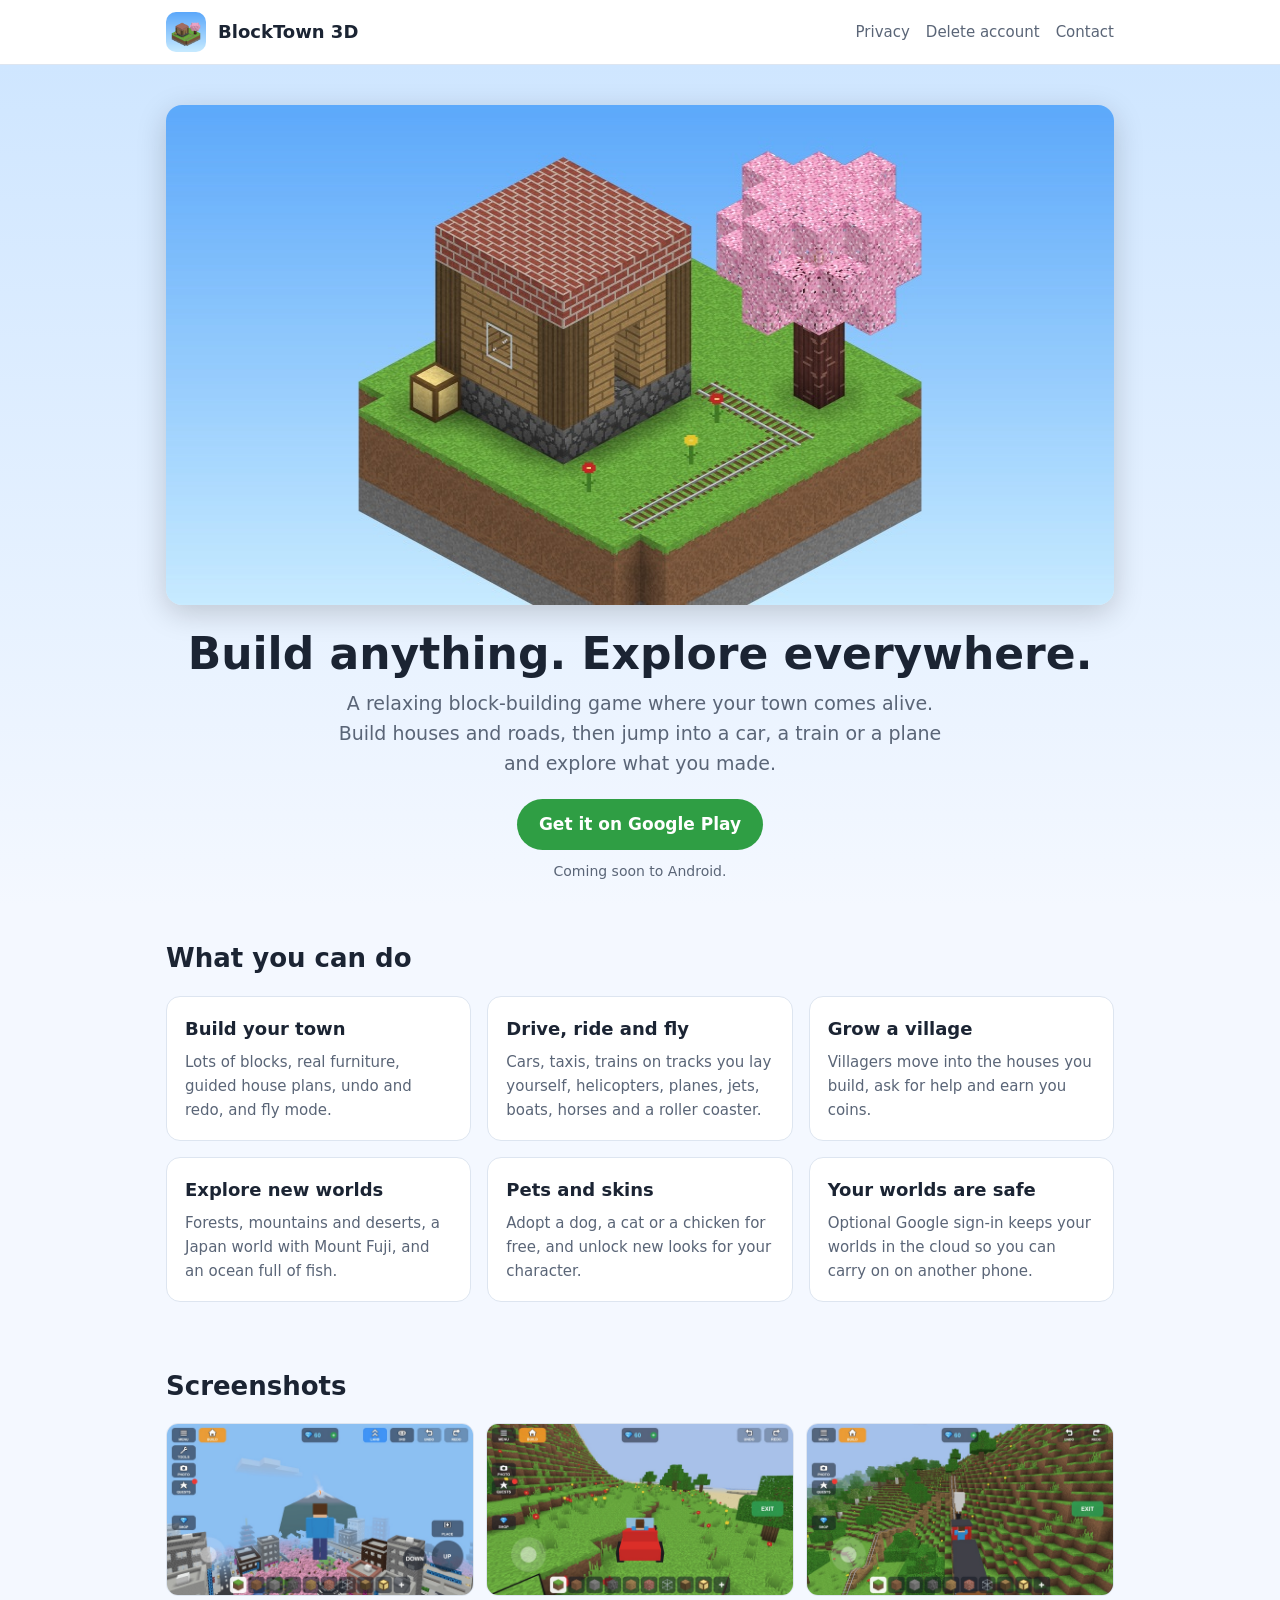
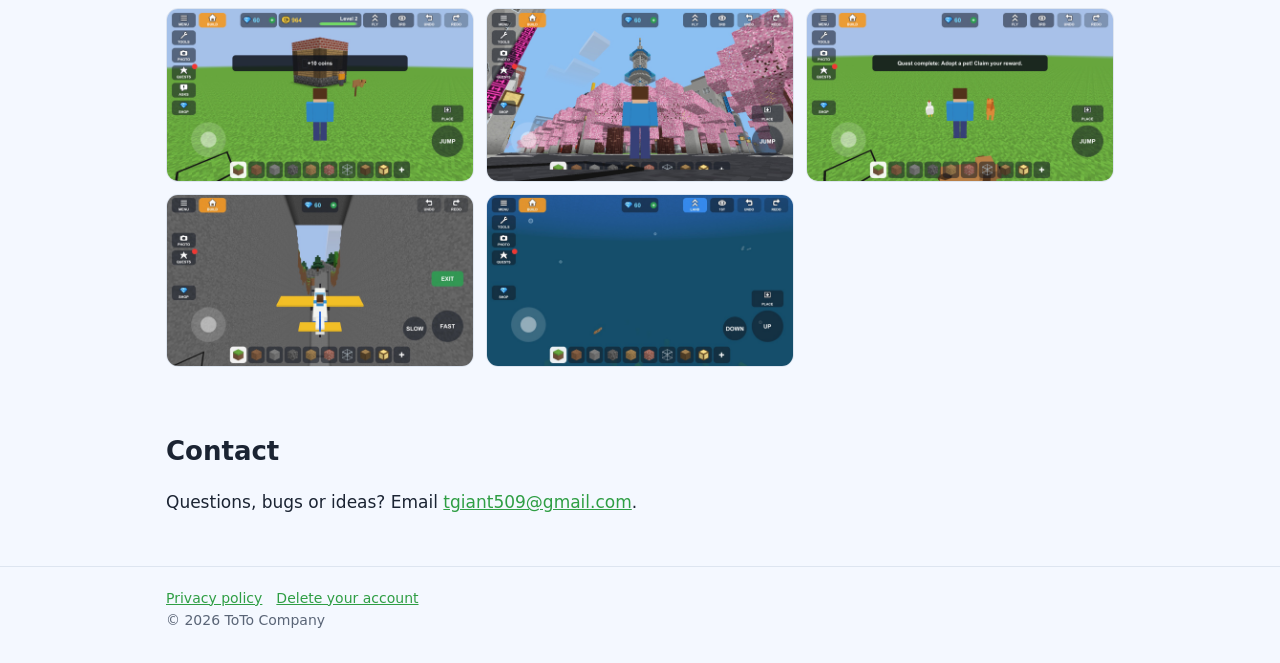
==== index.html @ a1d2adb5 "BlockTown 3D website: home, privacy policy, account deletion, app-ads.txt" ====
<!doctype html>
<html lang="en">
<head>
<meta charset="utf-8">
<meta name="viewport" content="width=device-width, initial-scale=1">
<title>BlockTown 3D</title>
<meta name="description" content="BlockTown 3D: build a block town, then drive, ride and fly through it. Trains, planes, boats, pets and a Japan world.">
<link rel="icon" href="img/icon-128.png">
<link rel="stylesheet" href="style.css">
</head>
<body>
<header class="top">
  <div class="wrap">
    <img src="img/icon-128.png" alt="">
    <a class="name" href="./">BlockTown 3D</a>
    <nav><a href="privacy.html">Privacy</a><a href="delete-account.html">Delete account</a><a href="#contact">Contact</a></nav>
  </div>
</header>

<div class="hero">
  <div class="wrap">
    <img class="feature" src="img/feature.jpg" alt="BlockTown 3D feature graphic" width="1024" height="500">
    <h1>Build anything. Explore everywhere.</h1>
    <p>A relaxing block-building game where your town comes alive. Build houses and roads, then jump into a car, a train or a plane and explore what you made.</p>
    <a class="btn" href="https://play.google.com/store/apps/details?id=com.blocktown.buildride">Get it on Google Play</a>
    <div class="note">Coming soon to Android.</div>
  </div>
</div>

<section>
  <div class="wrap">
    <h2>What you can do</h2>
    <div class="grid">
      <div class="card"><h3>Build your town</h3><p>Lots of blocks, real furniture, guided house plans, undo and redo, and fly mode.</p></div>
      <div class="card"><h3>Drive, ride and fly</h3><p>Cars, taxis, trains on tracks you lay yourself, helicopters, planes, jets, boats, horses and a roller coaster.</p></div>
      <div class="card"><h3>Grow a village</h3><p>Villagers move into the houses you build, ask for help and earn you coins.</p></div>
      <div class="card"><h3>Explore new worlds</h3><p>Forests, mountains and deserts, a Japan world with Mount Fuji, and an ocean full of fish.</p></div>
      <div class="card"><h3>Pets and skins</h3><p>Adopt a dog, a cat or a chicken for free, and unlock new looks for your character.</p></div>
      <div class="card"><h3>Your worlds are safe</h3><p>Optional Google sign-in keeps your worlds in the cloud so you can carry on on another phone.</p></div>
    </div>
  </div>
</section>

<section>
  <div class="wrap">
    <h2>Screenshots</h2>
    <div class="shots">
      <img src="img/japan_fuji.jpg" alt="Japan world with Mount Fuji" loading="lazy">
      <img src="img/vehicles_car.jpg" alt="Driving a car through the hills" loading="lazy">
      <img src="img/coaster_riding.jpg" alt="Riding the roller coaster" loading="lazy">
      <img src="img/day4_village_cottage.jpg" alt="Building a village cottage" loading="lazy">
      <img src="img/japan_street.jpg" alt="Tokyo street with cherry blossoms" loading="lazy">
      <img src="img/day5_pets.jpg" alt="Pets following the player" loading="lazy">
      <img src="img/vehicles_plane.jpg" alt="Flying a plane" loading="lazy">
      <img src="img/ocean_underwater.jpg" alt="Swimming in the ocean world" loading="lazy">
    </div>
  </div>
</section>

<section id="contact">
  <div class="wrap">
    <h2>Contact</h2>
    <p>Questions, bugs or ideas? Email <a href="mailto:tgiant509@gmail.com">tgiant509@gmail.com</a>.</p>
  </div>
</section>

<footer>
  <div class="wrap">
    <a href="privacy.html">Privacy policy</a><a href="delete-account.html">Delete your account</a>
    <div>© 2026 ToTo Company</div>
  </div>
</footer>
</body>
</html>
---- style.css ----
:root {
  --bg: #f4f8ff;
  --surface: #ffffff;
  --text: #1b2433;
  --muted: #5a6577;
  --accent: #2f9e44;
  --accent-text: #ffffff;
  --sky: #cfe6ff;
  --border: #dde5f0;
}
@media (prefers-color-scheme: dark) {
  :root {
    --bg: #0f1520;
    --surface: #182131;
    --text: #e8edf5;
    --muted: #9aa6b8;
    --accent: #40c057;
    --accent-text: #0b1a0f;
    --sky: #1c2c44;
    --border: #2a3648;
  }
}
* { box-sizing: border-box; }
html { -webkit-text-size-adjust: 100%; }
body {
  margin: 0;
  background: var(--bg);
  color: var(--text);
  font: 17px/1.6 system-ui, -apple-system, "Segoe UI", Roboto, sans-serif;
}
a { color: var(--accent); }
img { max-width: 100%; display: block; }
.wrap { max-width: 980px; margin: 0 auto; padding: 0 16px; }

header.top { background: var(--surface); border-bottom: 1px solid var(--border); }
header.top .wrap { display: flex; align-items: center; gap: 12px; min-height: 64px; flex-wrap: wrap; }
header.top img { width: 40px; height: 40px; border-radius: 10px; }
header.top .name { font-weight: 700; font-size: 18px; color: var(--text); text-decoration: none; margin-right: auto; }
header.top nav a { margin-left: 16px; text-decoration: none; color: var(--muted); font-size: 15px; }
header.top nav a:hover { color: var(--accent); }

.hero { background: linear-gradient(var(--sky), var(--bg)); padding: 40px 0 24px; text-align: center; }
.hero img.feature { border-radius: 16px; margin: 0 auto 24px; box-shadow: 0 8px 30px rgba(0,0,0,.18); }
.hero h1 { font-size: clamp(28px, 6vw, 44px); line-height: 1.15; margin: 0 0 8px; }
.hero p { color: var(--muted); font-size: 19px; margin: 0 auto 20px; max-width: 620px; }
.btn {
  display: inline-block; background: var(--accent); color: var(--accent-text);
  padding: 12px 22px; border-radius: 999px; font-weight: 700; text-decoration: none;
}
.note { font-size: 14px; color: var(--muted); margin-top: 10px; }

section { padding: 32px 0; }
h2 { font-size: 26px; margin: 0 0 16px; }
.grid { display: grid; grid-template-columns: repeat(auto-fit, minmax(260px, 1fr)); gap: 16px; }
.card { background: var(--surface); border: 1px solid var(--border); border-radius: 14px; padding: 18px; }
.card h3 { margin: 0 0 6px; font-size: 18px; }
.card p { margin: 0; color: var(--muted); font-size: 15px; }
.shots { display: grid; grid-template-columns: repeat(auto-fit, minmax(280px, 1fr)); gap: 12px; }
.shots img { border-radius: 12px; border: 1px solid var(--border); aspect-ratio: 16 / 9; object-fit: cover; width: 100%; }

.doc { background: var(--surface); border: 1px solid var(--border); border-radius: 14px; padding: 24px; margin: 24px 0; }
.doc h1 { font-size: 30px; margin-top: 0; line-height: 1.2; }
.doc h2 { font-size: 21px; margin: 28px 0 8px; }
.doc li { margin-bottom: 6px; }

footer { border-top: 1px solid var(--border); padding: 20px 0 32px; color: var(--muted); font-size: 14px; }
footer a { margin-right: 14px; }
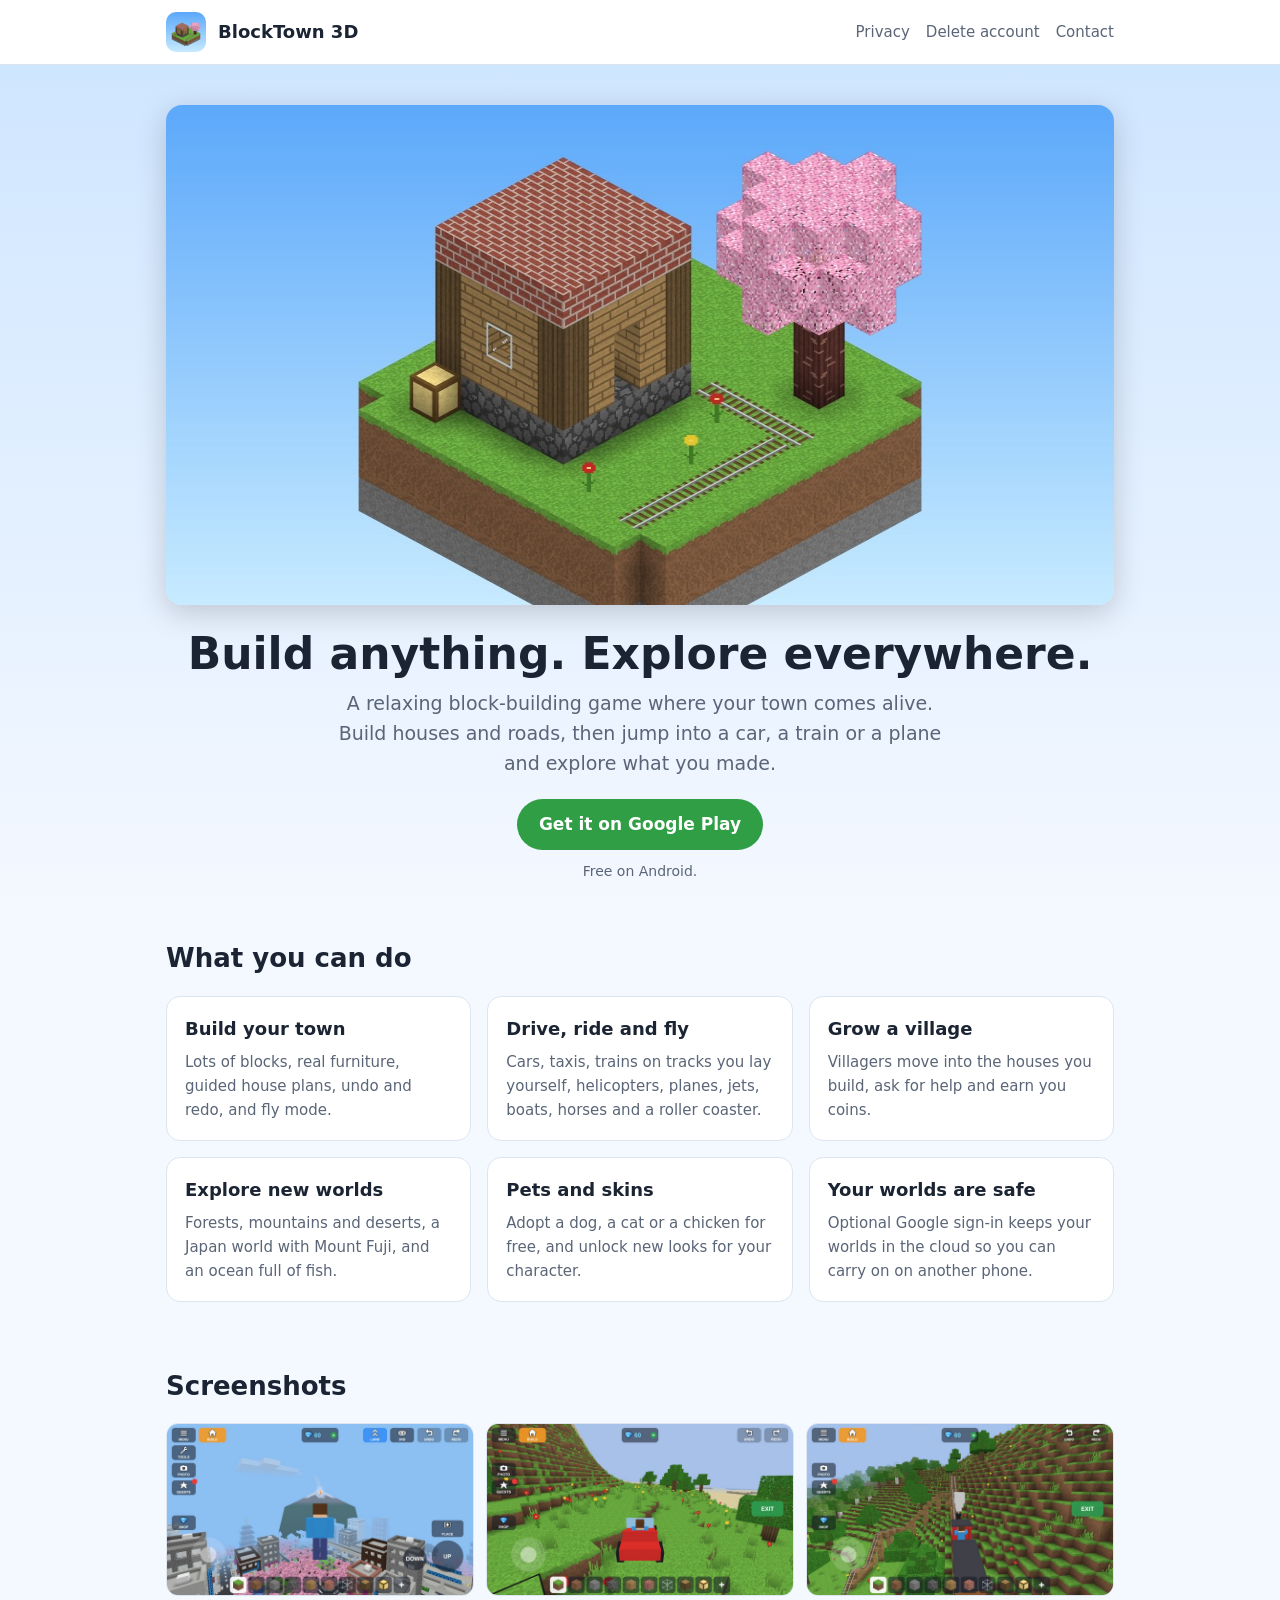
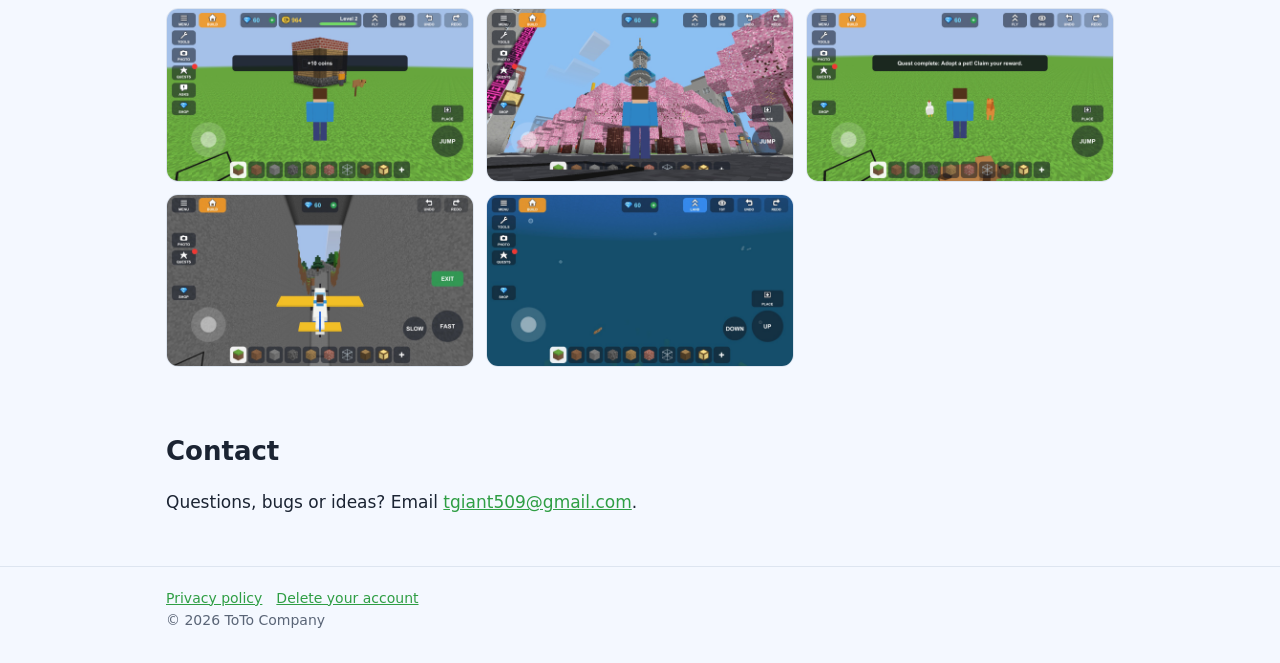
==== commit db33e65f: "Store link is live: drop 'Coming soon'" ====
--- a/index.html
+++ b/index.html
@@ -23,7 +23,7 @@
     <h1>Build anything. Explore everywhere.</h1>
     <p>A relaxing block-building game where your town comes alive. Build houses and roads, then jump into a car, a train or a plane and explore what you made.</p>
     <a class="btn" href="https://play.google.com/store/apps/details?id=com.blocktown.buildride">Get it on Google Play</a>
-    <div class="note">Coming soon to Android.</div>
+    <div class="note">Free on Android.</div>
   </div>
 </div>
 
